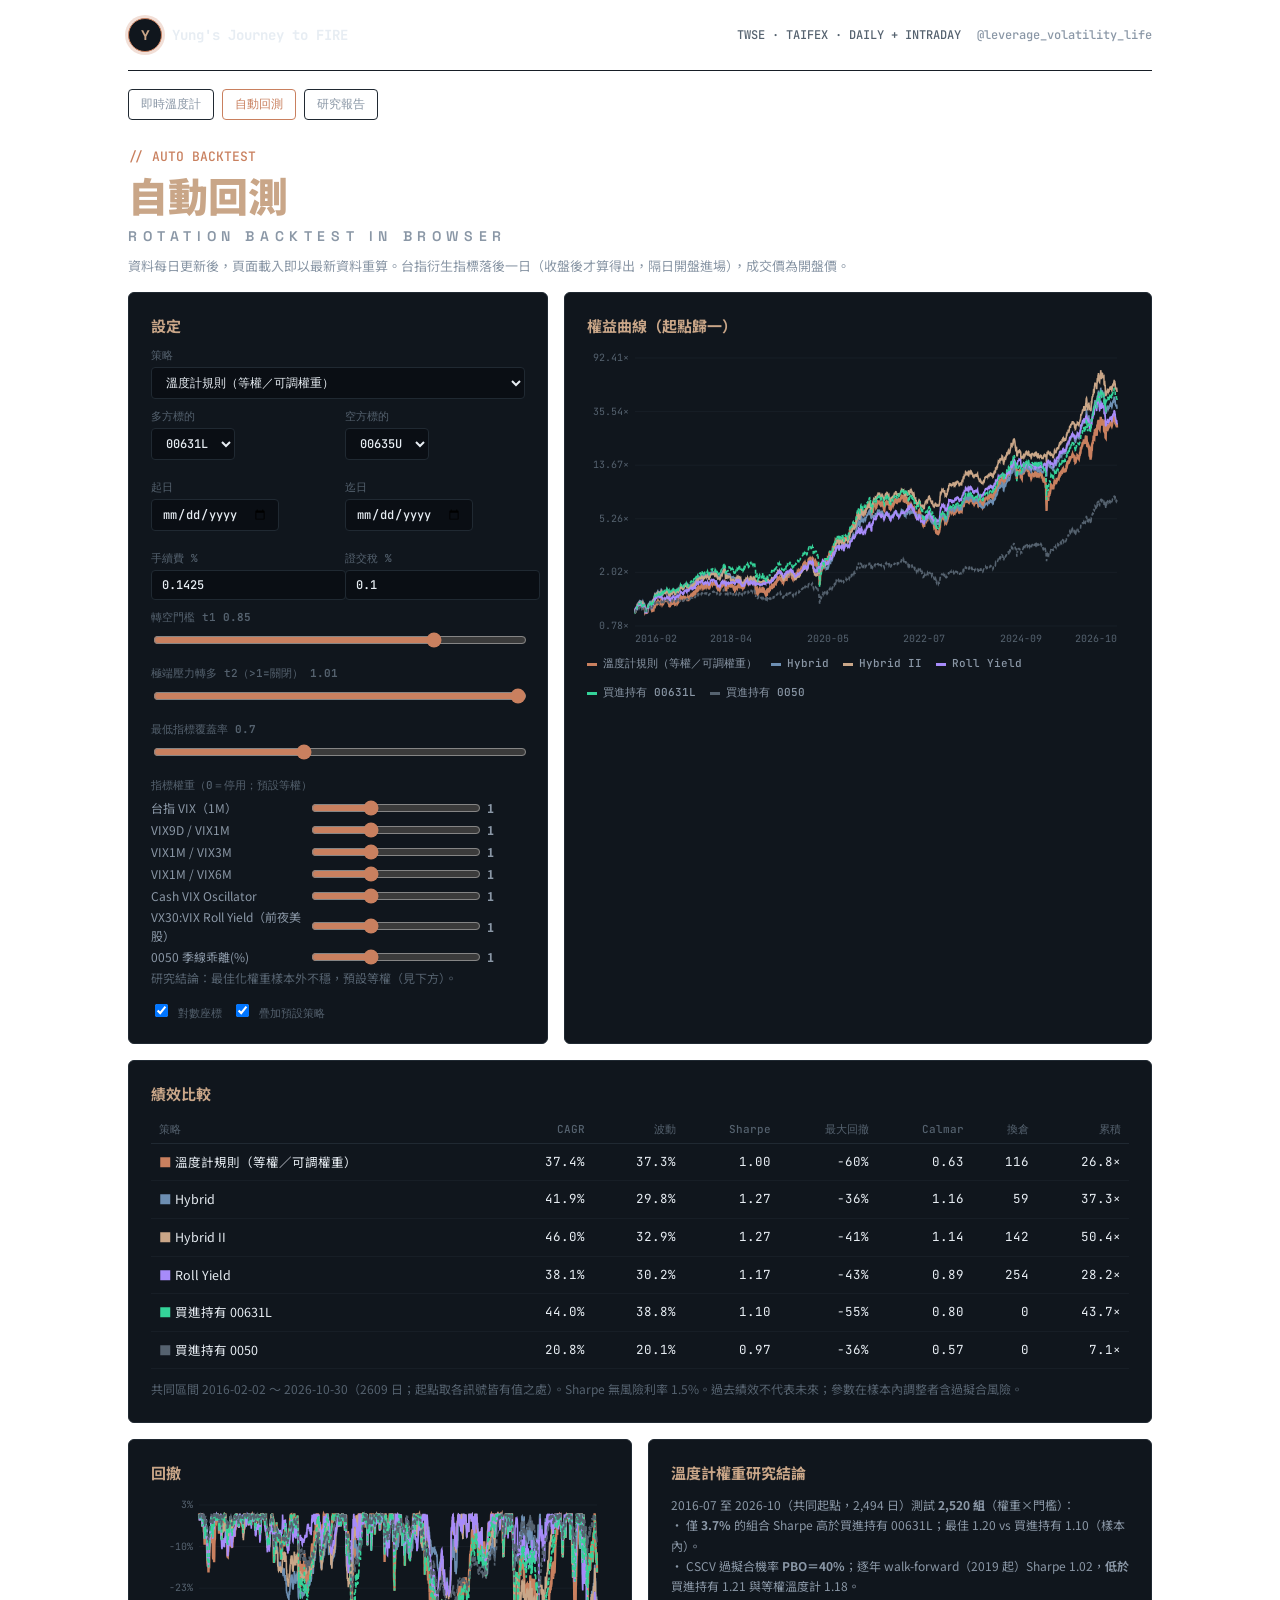
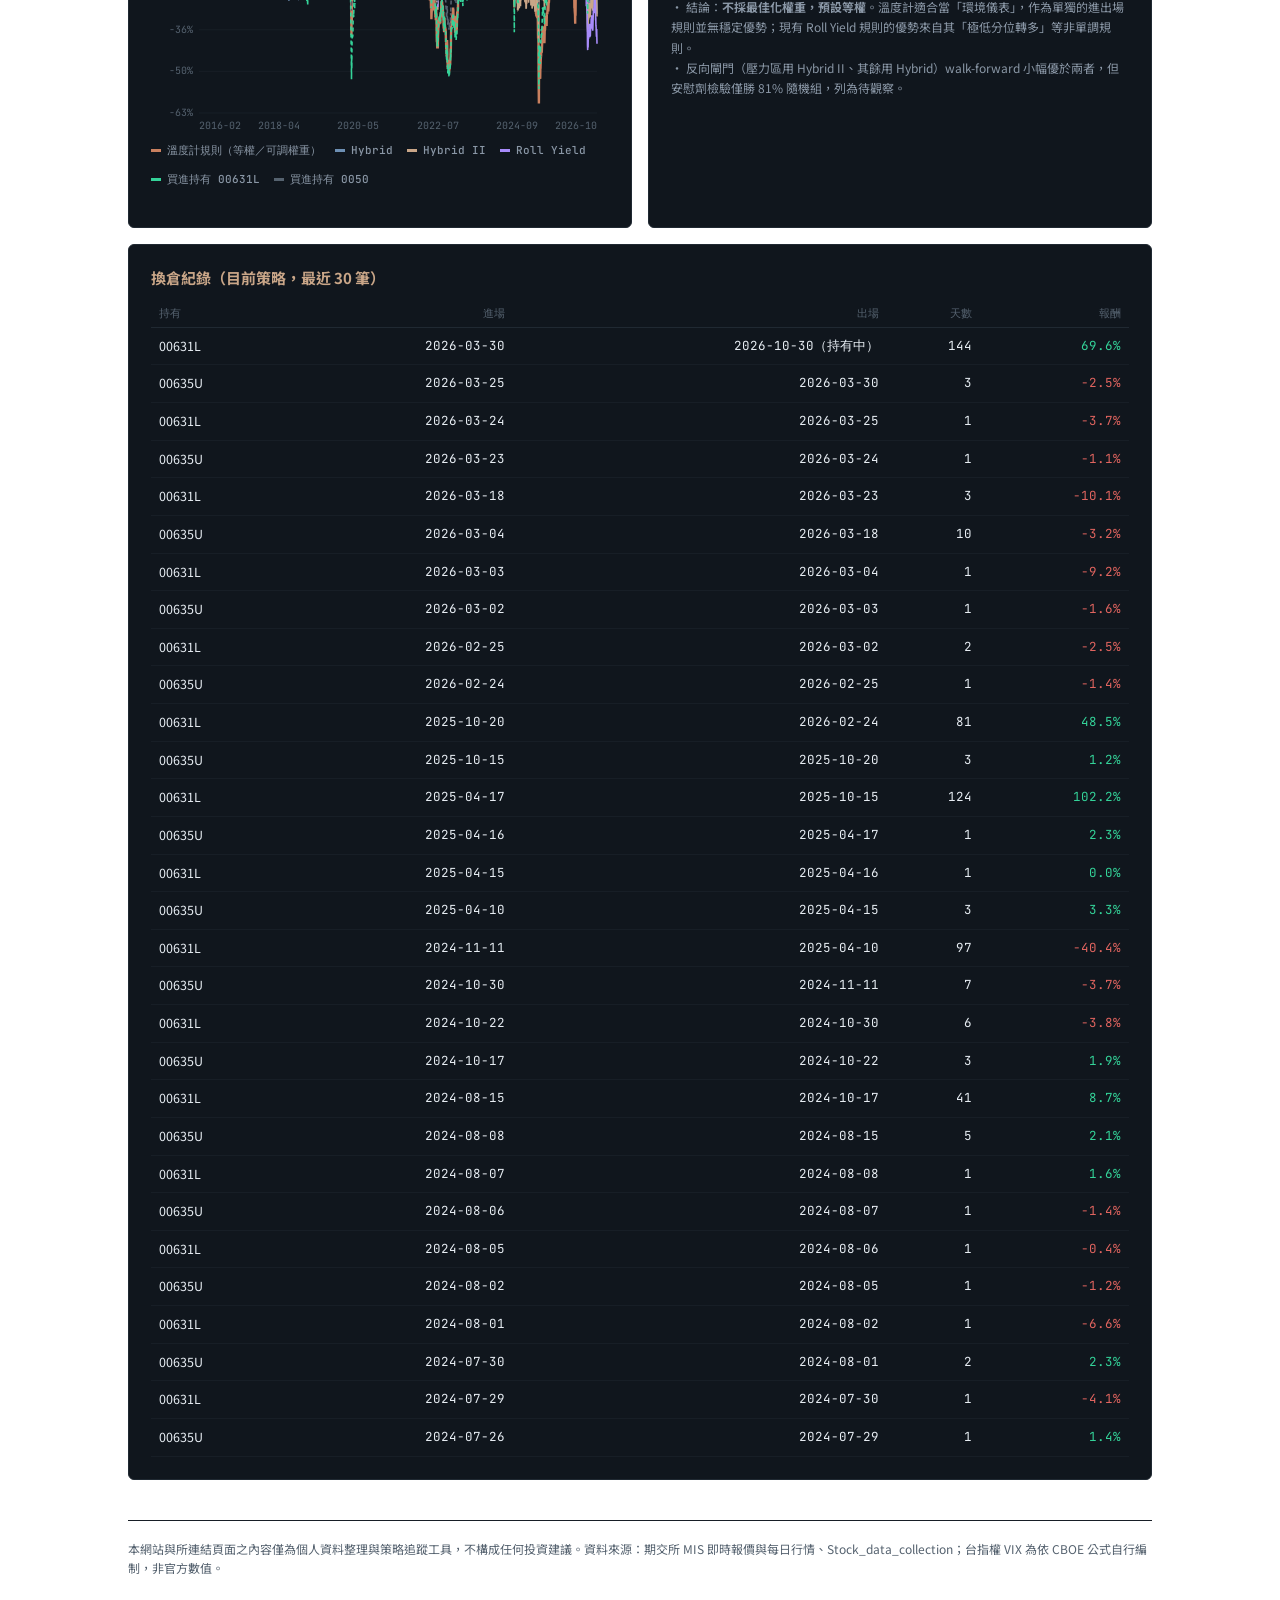
==== backtest.html @ 6901a392 "Initial commit: TW volatility barometer (live intraday TXO VIX + auto backtest) Co-Authored-By: Clau" ====
<!DOCTYPE html>
<html lang="zh-Hant"><head><meta charset="utf-8"><meta name="viewport" content="width=device-width,initial-scale=1">
<title>自動回測 · TW Volatility Barometer</title>
<link rel="preconnect" href="https://fonts.googleapis.com"><link rel="preconnect" href="https://fonts.gstatic.com" crossorigin>
<link href="https://fonts.googleapis.com/css2?family=Space+Grotesk:wght@400;500;600;700&family=Noto+Sans+TC:wght@400;500;700;900&family=JetBrains+Mono:wght@400;500;600&display=swap" rel="stylesheet">
<link rel="stylesheet" href="assets/site.css"></head><body><div class="wrap">
<header class="site"><a class="brand" href="https://leveragevolatilitylife.github.io/" style="text-decoration:none"><span class="av">Y</span><span>Yung's Journey to FIRE</span></a>
<div class="meta"><span>TWSE · TAIFEX · DAILY + INTRADAY</span><a href="https://www.instagram.com/leverage_volatility_life/">@leverage_volatility_life</a></div></header>
<nav class="tabs"><a href="index.html" class="">即時溫度計</a><a href="backtest.html" class="on">自動回測</a><a href="https://github.com/leveragevolatilitylife/tw-volatility-barometer/blob/main/research/README.md">研究報告</a></nav>

<div class="eyebrow">// AUTO BACKTEST</div>
<h1>自動回測<small>Rotation Backtest in Browser</small></h1>
<p class="sub" style="margin:10px 0 0">資料每日更新後，頁面載入即以最新資料重算。台指衍生指標落後一日（收盤後才算得出，隔日開盤進場），成交價為開盤價。</p>
<div id="err" class="err"></div>
<div class="grid g12">
 <div class="card"><h2>設定</h2>
  <label class="f">策略</label><select id="strat" style="width:100%"></select>
  <div class="ctl">
   <div><label class="f">多方標的</label><select id="bull"></select></div>
   <div><label class="f">空方標的</label><select id="bear"></select></div>
   <div><label class="f">起日</label><input type="date" id="start"></div>
   <div><label class="f">迄日</label><input type="date" id="end"></div>
   <div><label class="f">手續費 %</label><input type="number" id="fee" value="0.1425" step="0.01"></div>
   <div><label class="f">證交稅 %</label><input type="number" id="tax" value="0.1" step="0.01"></div>
  </div>
  <div id="params"></div>
  <div style="margin-top:12px;display:flex;gap:10px;align-items:center"><label class="f" style="margin:0"><input type="checkbox" id="log" checked> 對數座標</label><label class="f" style="margin:0"><input type="checkbox" id="cmp" checked> 疊加預設策略</label></div>
 </div>
 <div class="card"><h2>權益曲線（起點歸一）</h2><div id="eq"></div></div>
</div>
<div class="card"><h2>績效比較</h2><div style="overflow-x:auto"><table id="stats"></table></div><div class="note" id="statNote" style="margin-top:10px"></div></div>
<div class="grid g2"><div class="card"><h2>回撤</h2><div id="dd"></div></div>
<div class="card"><h2>溫度計權重研究結論</h2><div class="note" style="color:var(--text-secondary)">
2016-07 至 2026-10（共同起點，2,494 日）測試 <b>2,520 組</b>（權重×門檻）：<br>• 僅 <b>3.7%</b> 的組合 Sharpe 高於買進持有 00631L；最佳 1.20 vs 買進持有 1.10（樣本內）。<br>• CSCV 過擬合機率 <b>PBO＝40%</b>；逐年 walk-forward（2019 起）Sharpe 1.02，<b>低於</b>買進持有 1.21 與等權溫度計 1.18。<br>• 結論：<b>不採最佳化權重，預設等權</b>。溫度計適合當「環境儀表」，作為單獨的進出場規則並無穩定優勢；現有 Roll Yield 規則的優勢來自其「極低分位轉多」等非單調規則。<br>• 反向閘門（壓力區用 Hybrid II、其餘用 Hybrid）walk-forward 小幅優於兩者，但安慰劑檢驗僅勝 81% 隨機組，列為待觀察。
</div></div></div>
<div class="card"><h2>換倉紀錄（目前策略，最近 30 筆）</h2><div style="overflow-x:auto"><table id="trades"></table></div></div>
<script src="assets/bt-engine.js"></script><script src="assets/core.js"></script><script src="assets/common.js"></script><script src="assets/backtest.js"></script>
<footer>本網站與所連結頁面之內容僅為個人資料整理與策略追蹤工具，不構成任何投資建議。資料來源：期交所 MIS 即時報價與每日行情、Stock_data_collection；台指權 VIX 為依 CBOE 公式自行編制，非官方數值。</footer></div>
</body></html>
---- assets/site.css ----
:root{--bg:#0a0e14;--bg-panel:#10161d;--bg-panel-hover:#131b23;--border:#202932;--border-soft:#171e26;--text-primary:#e7edf3;--text-secondary:#8a97a6;--text-tertiary:#55626f;--heading:#c9a688;--accent:#c9805f;--accent-rgb:201,128,95;--green:#34d399;--green-dim:#16352a;--amber:#fbbf24;--amber-dim:#3a2f14;--red:#e0645f;--cool:#6d8fb3}
*{box-sizing:border-box}html{-webkit-text-size-adjust:100%}
body{margin:0;background:var(--bg) radial-gradient(900px 500px at 0% 0%,rgba(var(--accent-rgb),.07),transparent 60%) no-repeat,radial-gradient(900px 500px at 100% 0%,rgba(52,211,153,.04),transparent 60%) no-repeat;color:var(--text-primary);font:400 15px/1.65 'Noto Sans TC',system-ui,sans-serif}
a{color:var(--accent);text-decoration:none}a:hover{text-decoration:underline}
.mono{font-family:'JetBrains Mono',ui-monospace,monospace}
.wrap{max-width:1080px;margin:0 auto;padding:0 28px}
header.site{display:flex;justify-content:space-between;align-items:center;padding:18px 0;border-bottom:1px solid var(--border-soft);gap:12px}
.brand{display:flex;align-items:center;gap:10px;font:700 14px 'JetBrains Mono',monospace;color:var(--text-primary)}
.brand>span:last-child{color:var(--text-primary)}.brand .av{width:34px;height:34px;border-radius:50%;border:1px solid var(--accent);box-shadow:0 0 0 3px rgba(var(--accent-rgb),.25);display:grid;place-items:center;font:700 14px 'Space Grotesk';color:var(--heading);background:var(--bg-panel)}
.meta{font:500 12px 'JetBrains Mono',monospace;color:var(--text-tertiary);display:flex;gap:16px;align-items:center}
.meta a{color:var(--text-secondary)}
nav.tabs{display:flex;gap:8px;margin:18px 0 0;flex-wrap:wrap}
nav.tabs a{font:500 12px 'JetBrains Mono',monospace;color:var(--text-secondary);border:1px solid var(--border);border-radius:4px;padding:6px 12px}
nav.tabs a.on,nav.tabs a:hover{color:var(--accent);border-color:var(--accent);text-decoration:none}
.eyebrow{font:500 13px 'JetBrains Mono',monospace;color:var(--accent);margin:28px 0 6px}
h1{font:900 clamp(26px,4.5vw,40px)/1.2 'Noto Sans TC';color:var(--heading);margin:0}
h1 small{display:block;font:600 clamp(11px,1.6vw,14px) 'Space Grotesk';letter-spacing:.4em;color:var(--text-secondary);margin-top:8px;text-transform:uppercase}
h2{font:700 15px 'Noto Sans TC';color:var(--heading);margin:0 0 12px}
.grid{display:grid;gap:16px;margin:16px 0}.g2{grid-template-columns:1fr 1fr}.g3{grid-template-columns:repeat(3,1fr)}.g12{grid-template-columns:1fr 1.4fr}
@media(max-width:900px){.g2,.g3,.g12{grid-template-columns:1fr}}
.card{background:var(--bg-panel);border:1px solid var(--border);border-radius:6px;padding:22px;min-width:0}
.card .top{display:flex;justify-content:space-between;align-items:center;margin-bottom:10px;font:500 11px 'JetBrains Mono',monospace;color:var(--text-tertiary)}
.tag{font:500 10.5px 'JetBrains Mono',monospace;color:var(--text-tertiary);border:1px solid var(--border);border-radius:3px;padding:1px 6px}
.badge{font:600 10.5px 'JetBrains Mono',monospace;border-radius:3px;padding:2px 8px}
.badge.live{color:var(--green);background:var(--green-dim)}.badge.stale{color:var(--amber);background:var(--amber-dim)}
.dot{display:inline-block;width:7px;height:7px;border-radius:50%;background:var(--green);margin-right:6px;animation:pulse 1.8s infinite}
@keyframes pulse{50%{opacity:.3}}
.big{font:700 40px 'JetBrains Mono',monospace;line-height:1}
.sub{color:var(--text-secondary);font-size:13px}
.calm{color:var(--cool)}.warm{color:var(--heading)}.hot{color:var(--accent)}.extreme{color:var(--red)}
table{border-collapse:collapse;width:100%;font-size:13px}th{font:500 11px 'JetBrains Mono',monospace;color:var(--text-tertiary);text-align:right;padding:6px 8px;border-bottom:1px solid var(--border)}
td{padding:8px;border-bottom:1px solid var(--border-soft);text-align:right;font-family:'JetBrains Mono',monospace;font-size:12.5px}th:first-child,td:first-child{text-align:left}td:first-child{font-family:'Noto Sans TC'}
.bar{height:6px;background:var(--border-soft);border-radius:3px;overflow:hidden;min-width:90px}.bar i{display:block;height:100%;background:var(--accent)}
.note{color:var(--text-tertiary);font-size:12px;line-height:1.7}
.pos{display:inline-block;font:600 12px 'JetBrains Mono',monospace;padding:2px 8px;border-radius:3px;border:1px solid var(--border)}
.pos.bull{color:var(--green);border-color:#1f4a3a}.pos.bear{color:var(--red);border-color:#5a2a28}
button,select,input{font:500 12px 'JetBrains Mono',monospace;color:var(--text-primary);background:var(--bg);border:1px solid var(--border);border-radius:4px;padding:6px 10px}
button{cursor:pointer;color:var(--accent);border-color:var(--accent)}button:hover{background:rgba(var(--accent-rgb),.12)}
button:disabled{opacity:.5;cursor:wait}
label.f{display:block;font:500 11px 'JetBrains Mono',monospace;color:var(--text-tertiary);margin:10px 0 4px}
input[type=range]{padding:0;accent-color:var(--accent);width:100%}
.ctl{display:grid;grid-template-columns:repeat(auto-fill,minmax(150px,1fr));gap:10px 14px}
.wrow{display:grid;grid-template-columns:150px 1fr 38px;gap:8px;align-items:center;font-size:12px;color:var(--text-secondary)}
svg text{font-family:'JetBrains Mono',monospace;fill:var(--text-tertiary);font-size:10px}
.legend{display:flex;gap:14px;flex-wrap:wrap;font:500 11px 'JetBrains Mono',monospace;color:var(--text-secondary);margin-top:8px}.legend i{display:inline-block;width:10px;height:3px;margin-right:6px;vertical-align:middle}
footer{margin:40px 0 30px;padding-top:18px;border-top:1px solid var(--border-soft);color:var(--text-tertiary);font-size:12px}
.err{color:var(--red);font:12px 'JetBrains Mono',monospace}
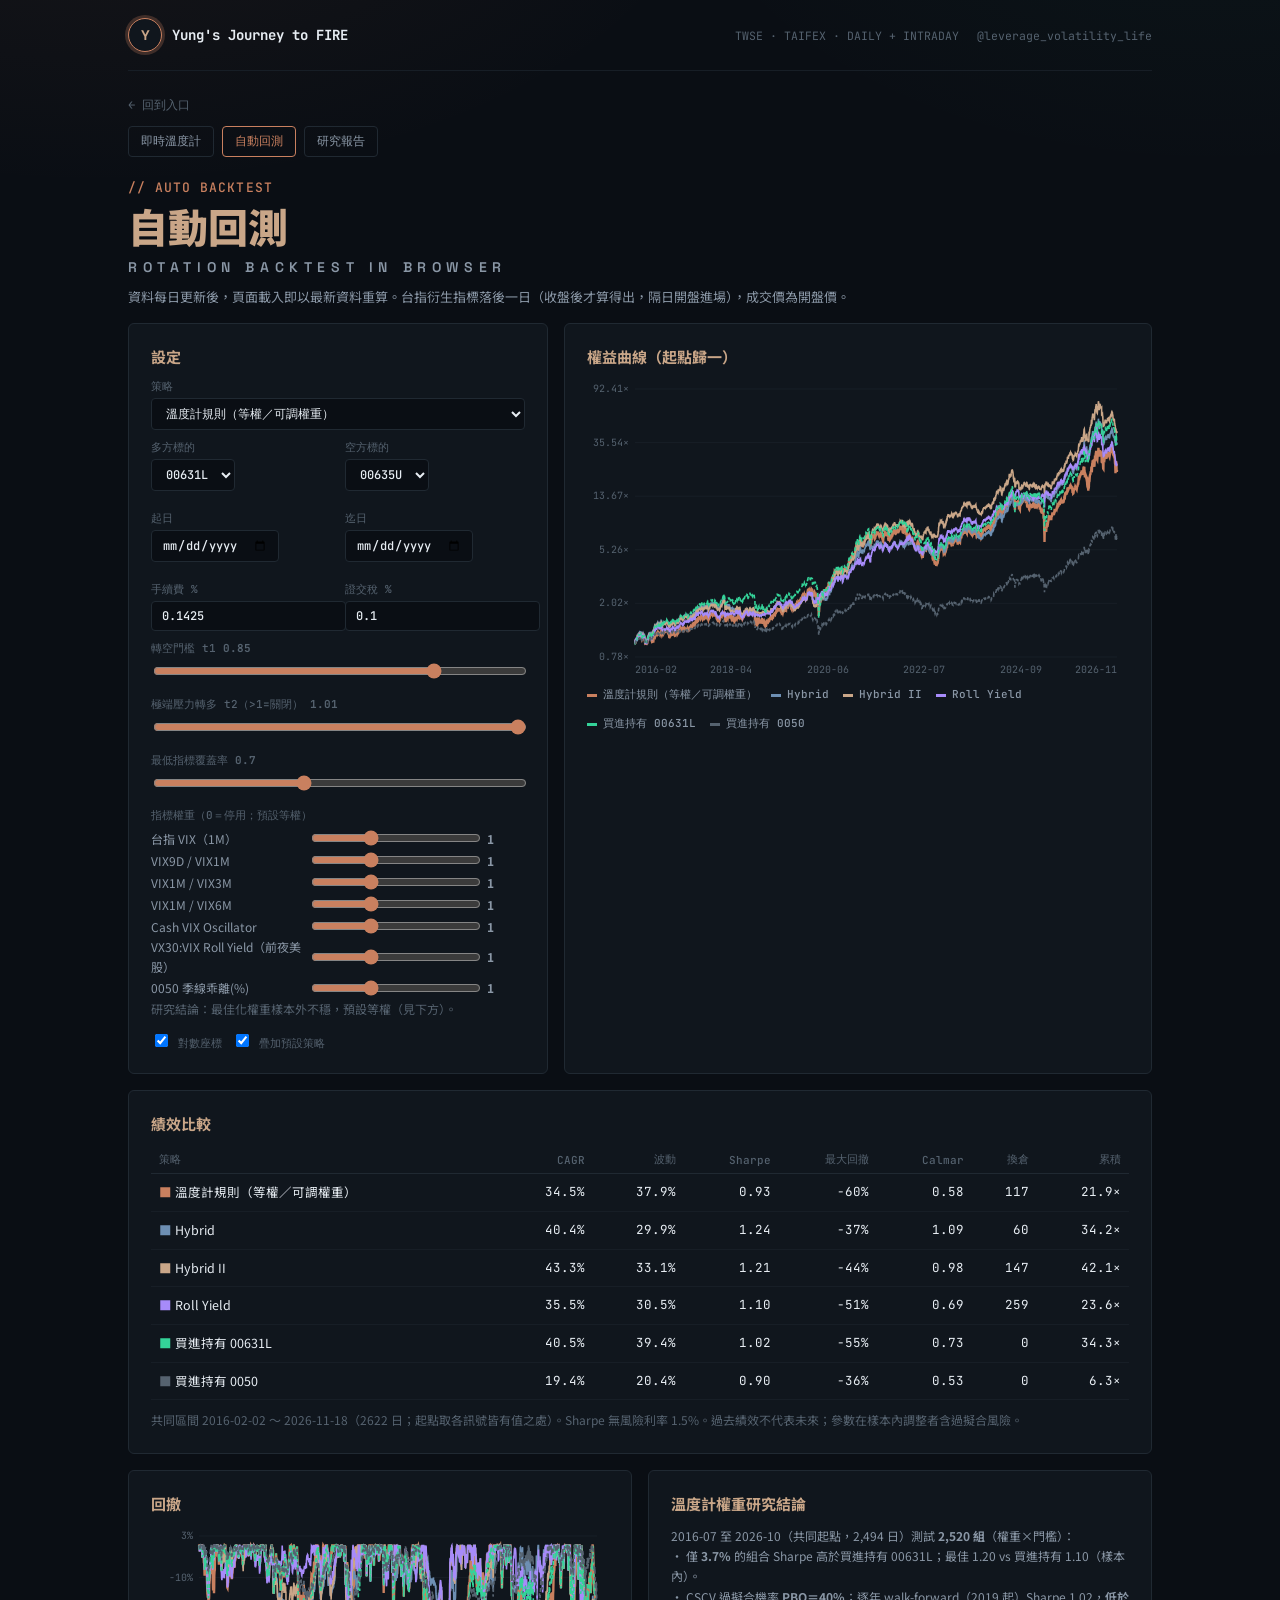
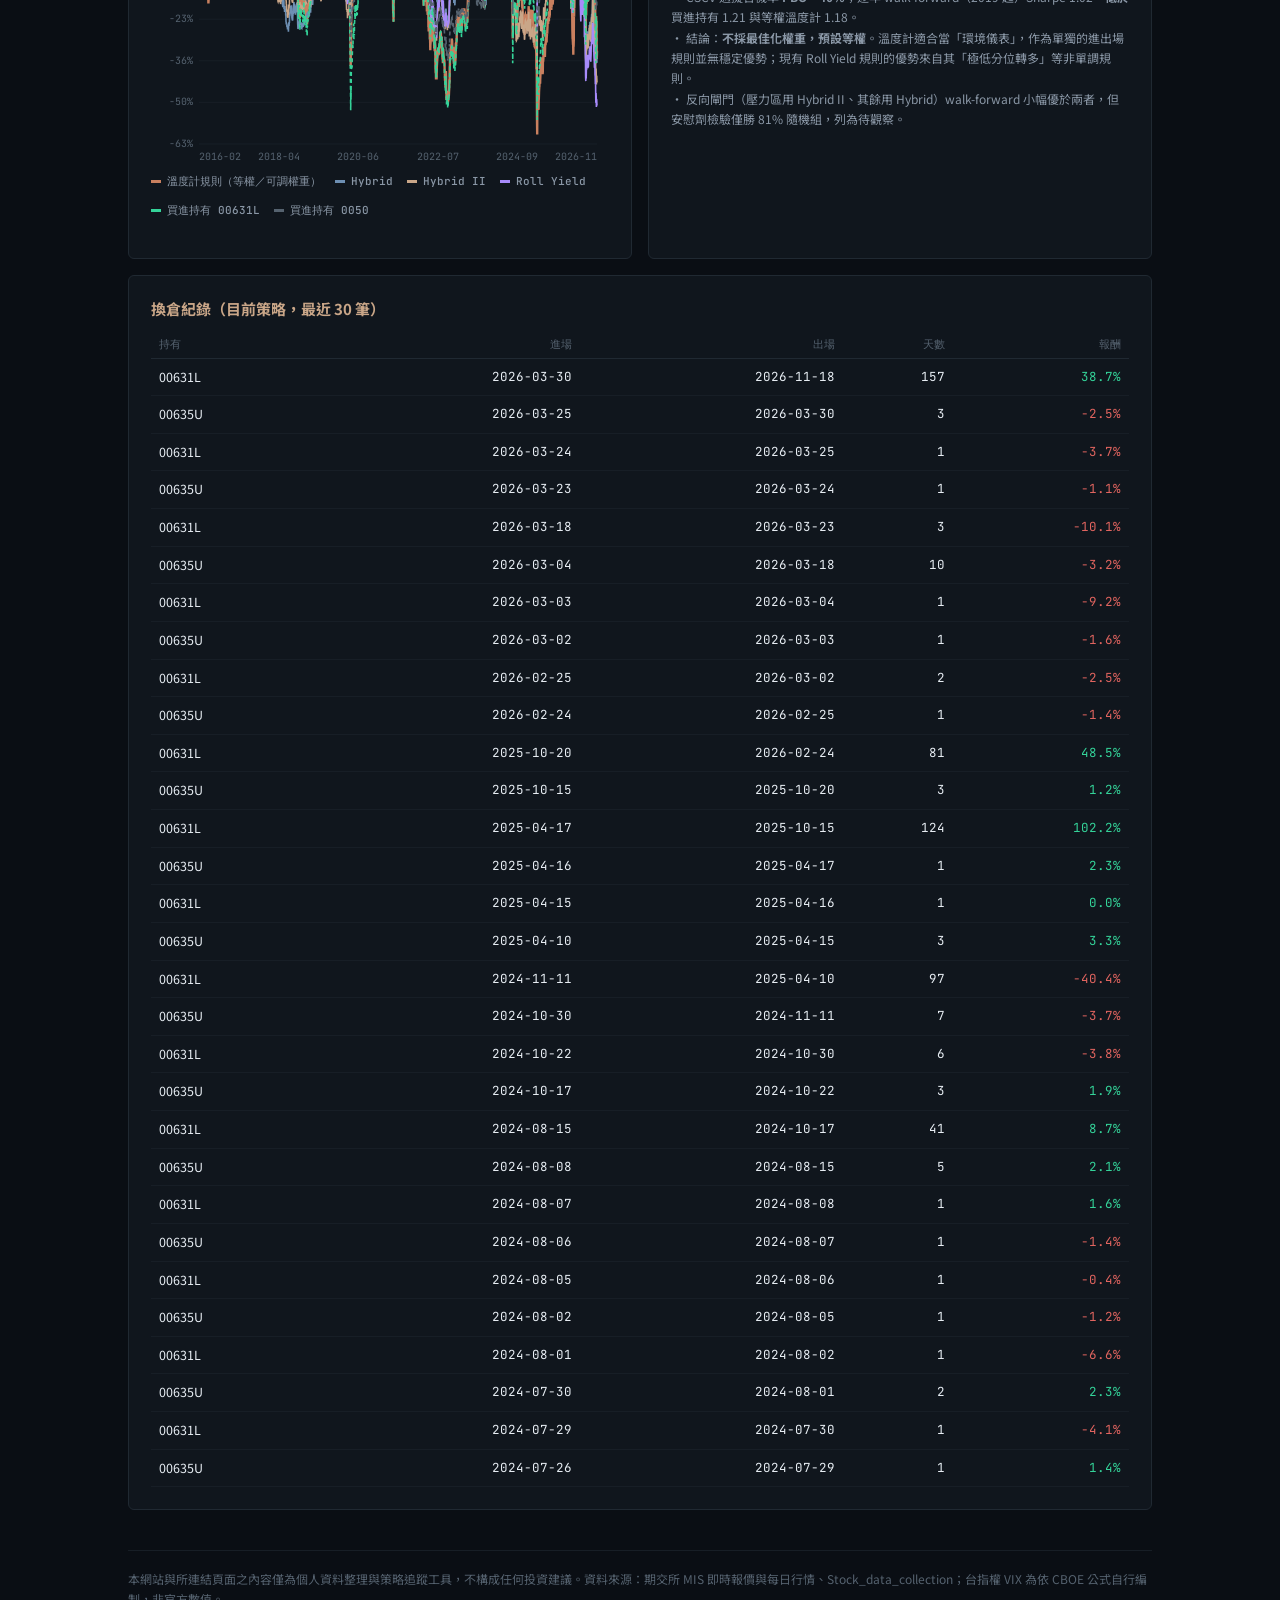
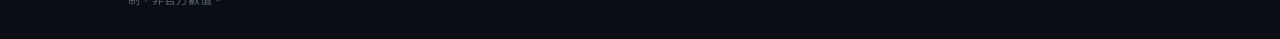
==== commit c2611bf4: "ui: restyle to match personal-site style and US Volatility-Barometer (risk color scale, segmented ga" ====
--- a/backtest.html
+++ b/backtest.html
@@ -4,8 +4,9 @@
 <link rel="preconnect" href="https://fonts.googleapis.com"><link rel="preconnect" href="https://fonts.gstatic.com" crossorigin>
 <link href="https://fonts.googleapis.com/css2?family=Space+Grotesk:wght@400;500;600;700&family=Noto+Sans+TC:wght@400;500;700;900&family=JetBrains+Mono:wght@400;500;600&display=swap" rel="stylesheet">
 <link rel="stylesheet" href="assets/site.css"></head><body><div class="wrap">
-<header class="site"><a class="brand" href="https://leveragevolatilitylife.github.io/" style="text-decoration:none"><span class="av">Y</span><span>Yung's Journey to FIRE</span></a>
-<div class="meta"><span>TWSE · TAIFEX · DAILY + INTRADAY</span><a href="https://www.instagram.com/leverage_volatility_life/">@leverage_volatility_life</a></div></header>
+<header class="site"><a class="brand" href="https://leveragevolatilitylife.github.io/"><img src="assets/avatar.jpg" alt="" onerror="this.outerHTML='<span class=&quot;av&quot;>Y</span>'"><span>Yung's Journey to FIRE</span></a>
+<div class="hr"><span class="meta-date">TWSE · TAIFEX · DAILY + INTRADAY</span><a class="handle" href="https://www.instagram.com/leverage_volatility_life/">@leverage_volatility_life</a></div></header>
+<a class="crumb" href="https://leveragevolatilitylife.github.io/">← 回到入口</a>
 <nav class="tabs"><a href="index.html" class="">即時溫度計</a><a href="backtest.html" class="on">自動回測</a><a href="https://github.com/leveragevolatilitylife/tw-volatility-barometer/blob/main/research/README.md">研究報告</a></nav>
 
 <div class="eyebrow">// AUTO BACKTEST</div>
--- a/assets/site.css
+++ b/assets/site.css
@@ -45,3 +45,32 @@
 .legend{display:flex;gap:14px;flex-wrap:wrap;font:500 11px 'JetBrains Mono',monospace;color:var(--text-secondary);margin-top:8px}.legend i{display:inline-block;width:10px;height:3px;margin-right:6px;vertical-align:middle}
 footer{margin:40px 0 30px;padding-top:18px;border-top:1px solid var(--border-soft);color:var(--text-tertiary);font-size:12px}
 .err{color:var(--red);font:12px 'JetBrains Mono',monospace}
+
+/* ===== 對齊「美股即時波動率溫度計」的設計（風險色階、儀表、區塊標題） ===== */
+:root{--mono:'JetBrains Mono',ui-monospace,monospace}
+body{background:var(--bg);background-image:radial-gradient(900px 500px at 8% -5%,rgba(var(--accent-rgb),.07),transparent 70%),radial-gradient(800px 480px at 95% -5%,rgba(52,211,153,.04),transparent 70%);background-repeat:no-repeat;min-height:100vh}
+a{color:inherit}a:hover{text-decoration:none}
+.brand img{width:34px;height:34px;border-radius:50%;border:1px solid var(--accent);box-shadow:0 0 0 3px rgba(var(--accent-rgb),.25);object-fit:cover}
+.hr{display:flex;align-items:center;gap:18px;font:400 11.5px var(--mono);color:var(--text-tertiary)}.hr a:hover{color:var(--accent)}
+.crumb{display:inline-block;margin:26px 0 0;font:400 12px var(--mono);color:var(--text-tertiary)}.crumb:hover{color:var(--accent)}
+.crumb+nav.tabs{margin-top:10px}.eyebrow{letter-spacing:.08em;margin-top:22px}
+.card{transition:.2s}.card:hover{transform:translateY(-2px);border-color:rgba(var(--accent-rgb),.6)}
+.card.static:hover,.gauge-card:hover{transform:none;border-color:var(--border)}
+h3.sec{font:500 13px var(--mono);color:var(--accent);letter-spacing:.08em;margin:34px 0 12px}
+.gauge-card{display:grid;grid-template-columns:minmax(260px,420px) 1fr;gap:28px;align-items:center;margin-top:22px}
+.tick{font:400 11.5px var(--mono);color:var(--text-tertiary)}
+.bigv{font:600 clamp(44px,9vw,72px)/1 var(--mono)}.state{font:400 12px var(--mono);color:var(--text-secondary);margin-top:8px}
+.kv{display:grid;grid-template-columns:repeat(auto-fit,minmax(120px,1fr));gap:12px;margin-top:14px}
+.kv div{border:1px solid var(--border-soft);border-radius:4px;padding:10px 12px;text-align:left}
+.kv small{display:block;font:400 10.5px var(--mono);color:var(--text-tertiary)}.kv b{font:500 16px var(--mono)}
+.grid3r{display:grid;grid-template-columns:repeat(auto-fit,minmax(185px,1fr));gap:16px}
+.st .tick{margin-bottom:2px}.st h2{margin:4px 0 6px}
+.posv{font:700 26px var(--mono);text-shadow:0 0 14px currentColor;margin:4px 0}
+.desc{color:var(--text-secondary);font-size:13px}
+td.rk{color:#fff;text-shadow:0 0 2px rgba(0,0,0,.85);text-align:center;font-weight:600}
+.scale{display:flex;align-items:center;gap:8px;font:400 10.5px var(--mono);color:var(--text-tertiary);margin:6px 0}.scale span{display:flex}.scale b{width:22px;height:10px;display:block}
+tr:hover td{background:var(--bg-panel-hover)}
+.btn{font:400 12px var(--mono);color:var(--text-primary);background:var(--bg-panel);border:1px solid var(--border);border-radius:4px;padding:5px 12px;cursor:pointer}.btn:hover{border-color:var(--accent);color:var(--accent);background:var(--bg-panel)}
+.warnbox{font:400 11.5px var(--mono);color:var(--amber);background:var(--amber-dim);border-radius:4px;padding:8px 12px;margin-top:14px;display:none}
+@media(max-width:560px){.meta-date{display:none}}@media(max-width:380px){.handle{display:none}}
+@media(max-width:900px){.gauge-card{grid-template-columns:1fr}}
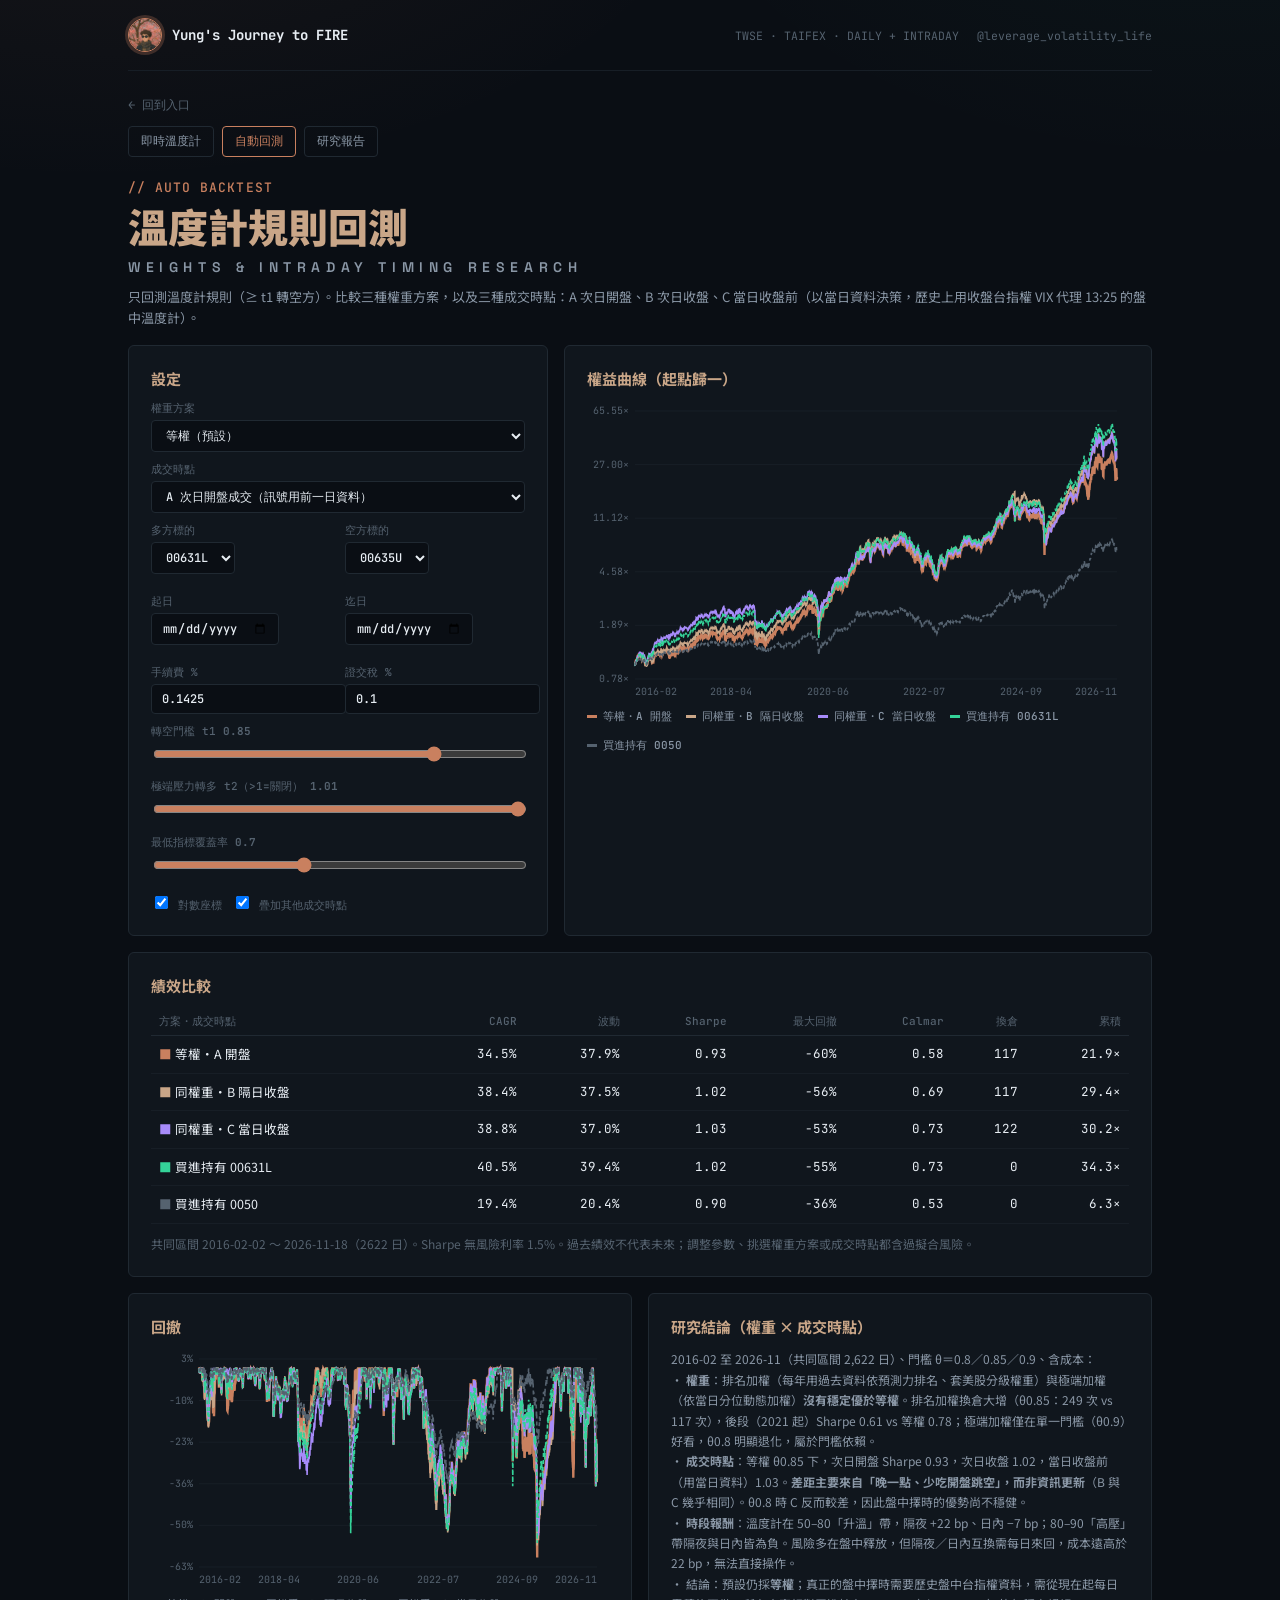
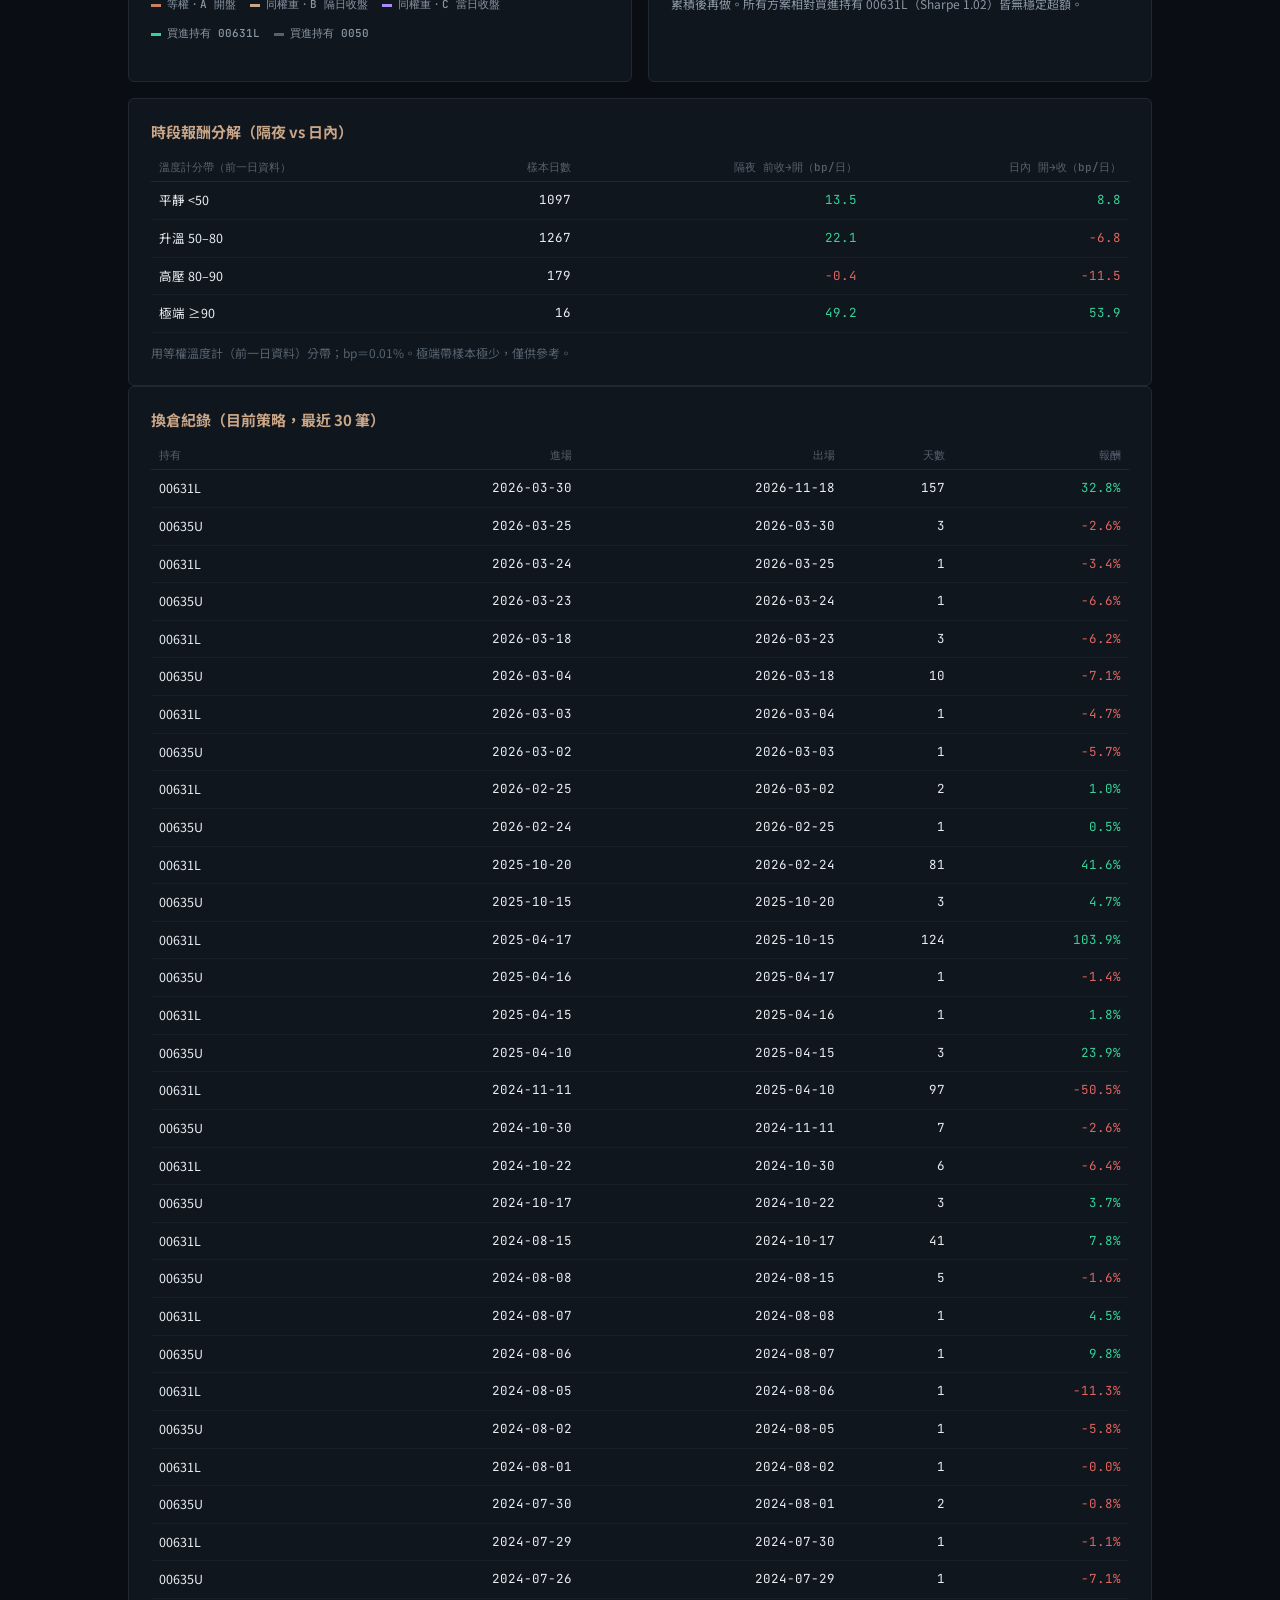
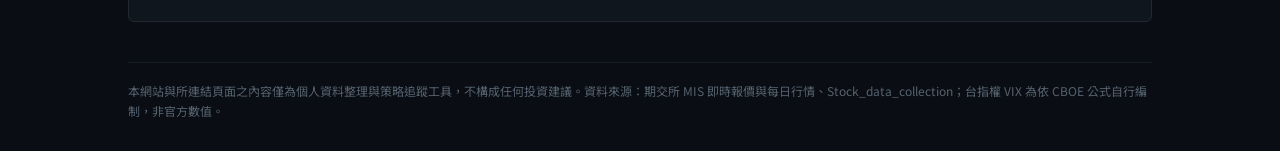
==== commit 87ba738a: "feat: barometer-rule only; weight schemes (rank WF / extreme) and intraday execution-timing research" ====
--- a/backtest.html
+++ b/backtest.html
@@ -10,12 +10,12 @@
 <nav class="tabs"><a href="index.html" class="">即時溫度計</a><a href="backtest.html" class="on">自動回測</a><a href="https://github.com/leveragevolatilitylife/tw-volatility-barometer/blob/main/research/README.md">研究報告</a></nav>
 
 <div class="eyebrow">// AUTO BACKTEST</div>
-<h1>自動回測<small>Rotation Backtest in Browser</small></h1>
-<p class="sub" style="margin:10px 0 0">資料每日更新後，頁面載入即以最新資料重算。台指衍生指標落後一日（收盤後才算得出，隔日開盤進場），成交價為開盤價。</p>
+<h1>溫度計規則回測<small>Weights &amp; Intraday Timing Research</small></h1>
+<p class="sub" style="margin:10px 0 0">只回測溫度計規則（≥ t1 轉空方）。比較三種權重方案，以及三種成交時點：A 次日開盤、B 次日收盤、C 當日收盤前（以當日資料決策，歷史上用收盤台指權 VIX 代理 13:25 的盤中溫度計）。</p>
 <div id="err" class="err"></div>
 <div class="grid g12">
  <div class="card"><h2>設定</h2>
-  <label class="f">策略</label><select id="strat" style="width:100%"></select>
+  <label class="f">權重方案</label><select id="scheme" style="width:100%"></select><label class="f">成交時點</label><select id="timing" style="width:100%"></select>
   <div class="ctl">
    <div><label class="f">多方標的</label><select id="bull"></select></div>
    <div><label class="f">空方標的</label><select id="bear"></select></div>
@@ -25,15 +25,20 @@
    <div><label class="f">證交稅 %</label><input type="number" id="tax" value="0.1" step="0.01"></div>
   </div>
   <div id="params"></div>
-  <div style="margin-top:12px;display:flex;gap:10px;align-items:center"><label class="f" style="margin:0"><input type="checkbox" id="log" checked> 對數座標</label><label class="f" style="margin:0"><input type="checkbox" id="cmp" checked> 疊加預設策略</label></div>
+  <div style="margin-top:12px;display:flex;gap:10px;align-items:center"><label class="f" style="margin:0"><input type="checkbox" id="log" checked> 對數座標</label><label class="f" style="margin:0"><input type="checkbox" id="cmp" checked> 疊加其他成交時點</label></div>
  </div>
  <div class="card"><h2>權益曲線（起點歸一）</h2><div id="eq"></div></div>
 </div>
 <div class="card"><h2>績效比較</h2><div style="overflow-x:auto"><table id="stats"></table></div><div class="note" id="statNote" style="margin-top:10px"></div></div>
 <div class="grid g2"><div class="card"><h2>回撤</h2><div id="dd"></div></div>
-<div class="card"><h2>溫度計權重研究結論</h2><div class="note" style="color:var(--text-secondary)">
-2016-07 至 2026-10（共同起點，2,494 日）測試 <b>2,520 組</b>（權重×門檻）：<br>• 僅 <b>3.7%</b> 的組合 Sharpe 高於買進持有 00631L；最佳 1.20 vs 買進持有 1.10（樣本內）。<br>• CSCV 過擬合機率 <b>PBO＝40%</b>；逐年 walk-forward（2019 起）Sharpe 1.02，<b>低於</b>買進持有 1.21 與等權溫度計 1.18。<br>• 結論：<b>不採最佳化權重，預設等權</b>。溫度計適合當「環境儀表」，作為單獨的進出場規則並無穩定優勢；現有 Roll Yield 規則的優勢來自其「極低分位轉多」等非單調規則。<br>• 反向閘門（壓力區用 Hybrid II、其餘用 Hybrid）walk-forward 小幅優於兩者，但安慰劑檢驗僅勝 81% 隨機組，列為待觀察。
+<div class="card"><h2>研究結論（權重 × 成交時點）</h2><div class="note" style="color:var(--text-secondary)">
+2016-02 至 2026-11（共同區間 2,622 日）、門檻 θ＝0.8／0.85／0.9、含成本：<br>
+• <b>權重</b>：排名加權（每年用過去資料依預測力排名、套美股分級權重）與極端加權（依當日分位動態加權）<b>沒有穩定優於等權</b>。排名加權換倉大增（θ0.85：249 次 vs 117 次），後段（2021 起）Sharpe 0.61 vs 等權 0.78；極端加權僅在單一門檻（θ0.9）好看，θ0.8 明顯退化，屬於門檻依賴。<br>
+• <b>成交時點</b>：等權 θ0.85 下，次日開盤 Sharpe 0.93，次日收盤 1.02，當日收盤前（用當日資料）1.03。<b>差距主要來自「晚一點、少吃開盤跳空」，而非資訊更新</b>（B 與 C 幾乎相同）。θ0.8 時 C 反而較差，因此盤中擇時的優勢尚不穩健。<br>
+• <b>時段報酬</b>：溫度計在 50–80「升溫」帶，隔夜 +22 bp、日內 −7 bp；80–90「高壓」帶隔夜與日內皆為負。風險多在盤中釋放，但隔夜／日內互換需每日來回，成本遠高於 22 bp，無法直接操作。<br>
+• 結論：預設仍採<b>等權</b>；真正的盤中擇時需要歷史盤中台指權資料，需從現在起每日累積後再做。所有方案相對買進持有 00631L（Sharpe 1.02）皆無穩定超額。
 </div></div></div>
+<div class="card"><h2>時段報酬分解（隔夜 vs 日內）</h2><div style="overflow-x:auto"><table id="decomp"></table></div><div class="note" style="margin-top:10px">用等權溫度計（前一日資料）分帶；bp＝0.01%。極端帶樣本極少，僅供參考。</div></div>
 <div class="card"><h2>換倉紀錄（目前策略，最近 30 筆）</h2><div style="overflow-x:auto"><table id="trades"></table></div></div>
 <script src="assets/bt-engine.js"></script><script src="assets/core.js"></script><script src="assets/common.js"></script><script src="assets/backtest.js"></script>
 <footer>本網站與所連結頁面之內容僅為個人資料整理與策略追蹤工具，不構成任何投資建議。資料來源：期交所 MIS 即時報價與每日行情、Stock_data_collection；台指權 VIX 為依 CBOE 公式自行編制，非官方數值。</footer></div>
